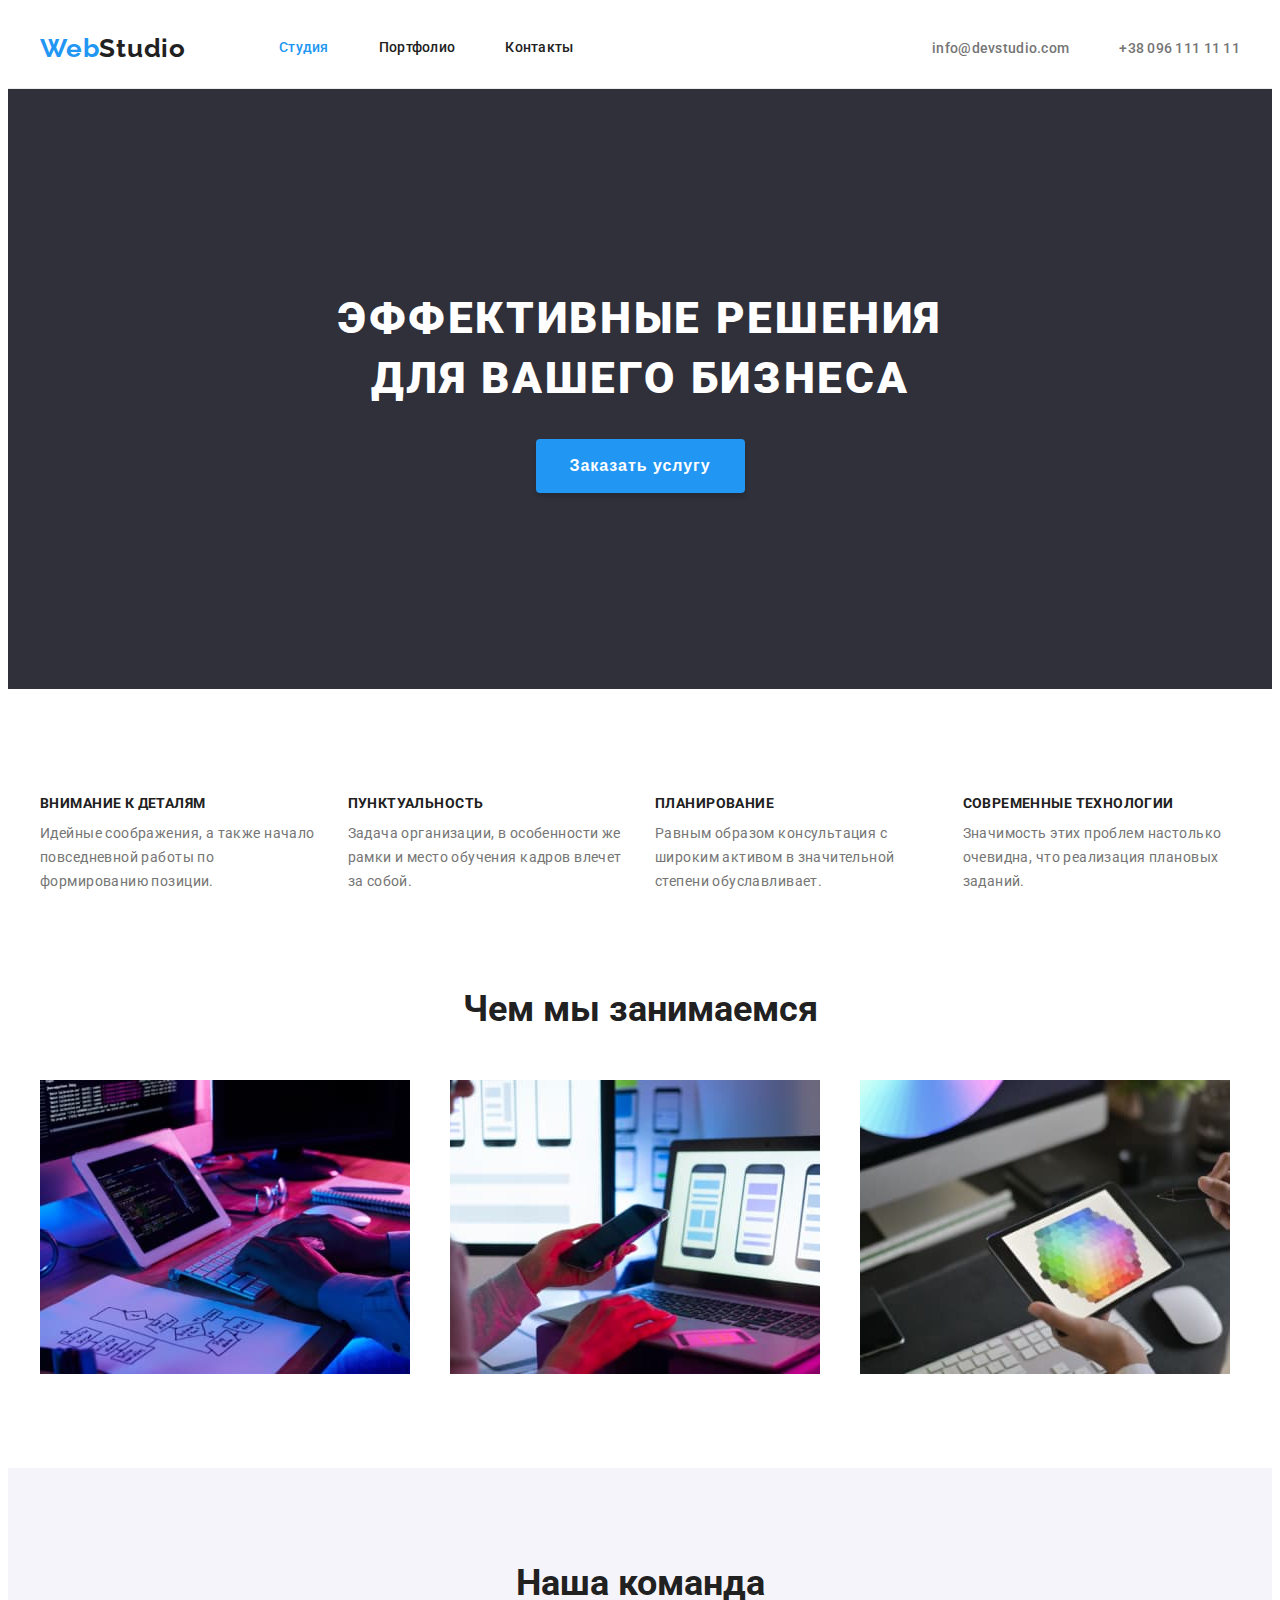
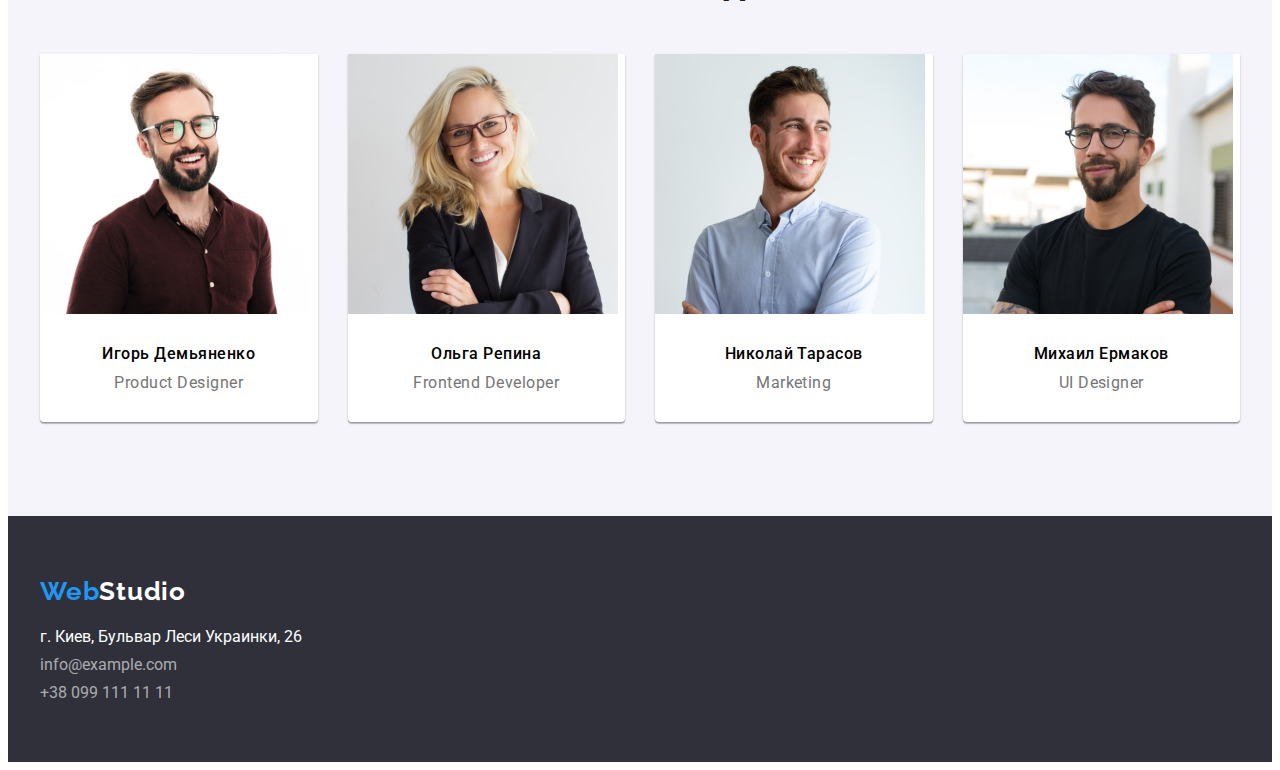
==== index.html @ 5f526dad "homeWork3" ====
<!DOCTYPE html>
<html lang="ru">

<head>
    <meta charset="UTF-8">
    <meta name="viewport" content="width=device-width, initial-scale=1.0">
    <title>WebStudio</title>
    <link rel="preconnect" href="https://fonts.gstatic.com">
    <link
        href="https://fonts.googleapis.com/css2?family=Raleway:wght@700&family=Roboto:wght@400;500;700;900&display=swap"
        rel="stylesheet">
    <link rel="stylesheet" href="https://cdnjs.cloudflare.com/ajax/libs/modern-normalize/1.0.0/modern-normalize.min.css"
        integrity="sha512-ISS7cAi1PEhQ8jnbJpJZMd29NlhNj4AWYyLOSp2CE/CsHxTCu+r+t0D2yoJudVrd0/8fTVPUVDzY5Tvli75u/g=="
        crossorigin="anonymous" />
    <link rel="stylesheet" href="./css/style.css">
</head>

<body>

    <header class="header">
        <div class="container">
            <!--навигация-->
            <div class="nav-flex">
                <nav class="nav nav-flex">
                    <a class="logo-header" href="./index.html"><span class="web">Web</span>Studio</a>
                    <ul class="nav-items ">
                        <li class="item">
                            <a class="current" href="./index.html">Студия</a>
                        </li>
                        <li class="item">
                            <a href="./portfolio.html">Портфолио</a>
                        </li>
                        <li class="item">
                            <a href="#">Контакты</a>
                        </li>
                    </ul>
                </nav>
                <!--контакты-->
                <ul class="contacts">
                    <li class="item">
                        <a class="contact" href="mailto:info@devstudio.com">info@devstudio.com</a>
                    </li>
                    <li class="item">
                        <a class="contact" href=" tel:+380961111111">+38 096 111 11 11</a>
                    </li>
                </ul>
            </div>
        </div>
    </header>

    <main>
        <div>
            <!--Герой-->
            <section class="hero">
                <h1>Эффективные решения <br> для вашего бизнеса</h1>
                <button type="button" class="button">Заказать услугу</button>
            </section>
        </div>
        <!--особенности-->

        <section class="features">
            <div class="container">
                <h2 class="visually-hidden">Особености</h2>
                <ul class="feat-list">
                    <li class="feat-item">
                        <h3>Внимание к деталям</h3>
                        <p>Идейные соображения, а также начало повседневной работы по формированию позиции.</p>
                    </li>
                    <li class="feat-item">
                        <h3>Пунктуальность</h3>
                        <p>Задача организации, в особенности же рамки и место обучения кадров влечет за собой.</p>
                    </li>
                    <li class="feat-item">
                        <h3>Планирование</h3>
                        <p>Равным образом консультация с широким активом в значительной степени обуславливает.</p>
                    </li>
                    <li class="feat-item">
                        <h3>Современные технологии</h3>
                        <p>Значимость этих проблем настолько очевидна, что реализация плановых заданий.</p>
                    </li>

                </ul>
            </div>
        </section>

        <!--чем мы занимаеся -->

        <section class="what-we-do">
            <div class="container">
                <h2>Чем мы занимаемся</h2>
                <ul class="what-we-do-list">
                    <li class="item">
                        <img src="images/what-we-do1.jpg" alt="Компьютер" width="370">
                    </li>

                    <li class="item">
                        <img src="images/what-we-do2.jpg" alt="Телефон" width="370">
                    </li>

                    <li class="item">
                        <img src="images/what-we-do3.jpg" alt="Планшет" width="370">
                    </li>
                </ul>
            </div>
        </section>
        <!--наша команда-->
        <section class="team">
            <div class="container">
                <h2>Наша команда</h2>
                <ul class="team-list">
                    <li class="item">
                        <div class="member">
                            <div class="card-thumb">
                                <img src="images/member1.jpg" alt="Игорь Демьяненко" width="270">
                            </div>
                            <div class="card-content">
                                <h3>Игорь Демьяненко</h3>
                                <p>Product Designer</p>
                            </div>
                        </div>
                    </li>
                    <li class="item">
                        <div class="member">
                            <div class="card-thumb">
                                <img src="images/member2.jpg" alt="Ольга Репина" width="270">
                            </div>
                            <div class="card-content">
                                <h3>Ольга Репина</h3>
                                <p>Frontend Developer</p>
                            </div>
                        </div>
                    </li>
                    <li class="item">
                        <div class="member">
                            <div class="card-thumb">
                                <img src="images/member3.jpg" alt="Николай Тарасов" width="270">
                            </div>
                            <div class="card-content">
                                <h3>Николай Тарасов</h3>
                                <p>Marketing</p>
                            </div>
                        </div>
                    </li>
                    <li class="item">
                        <div class="member">
                            <div class="card-thumb">
                                <img src="images/member4.jpg" alt="Михаил Ермаков" width="270">
                            </div>
                            <div class="card-content">
                                <h3>Михаил Ермаков</h3>
                                <p>UI Designer</p>
                            </div>
                        </div>
                    </li>

                </ul>
            </div>
        </section>

    </main>
    <footer>

        <section class="footer">
            <div class="container">
                <h2 class="visually-hidden">Футер</h2>
                <a class="logo-footer" href="#"><span class="web">Web</span>Studio</a>
                <address class="address">
                    <ul>
                        <li>
                            <p> г. Киев, Бульвар Леси Украинки, 26</p>
                        </li>
                        <li>
                            <a class="mail" href="mailto:info@example.com">info@example.com</a>
                        </li>
                        <li>
                            <a href="tel:+380991111111">+38 099 111 11 11</a>
                        </li>
                    </ul>
                </address>
            </div>
        </section>

    </footer>
</body>

</html>
---- css/style.css ----
/* 
Основной цвет текста #212121
Второй цвет текта #ffffff
Цвет абзаца #757575;

Цвет активной ссылки #2196F3;

*/

body {
  font-family: "Roboto", sans-serif;
}

a,
ul {
  text-decoration: none;
  list-style-type: none;
  padding: 0;
  margin: 0;
}

img {
  display: block;
  max-width: 100%;
}

:root {
  --main-text-color: #212121;
  --active-link: #2196f3;
  --paragraph-text: #757575;
  --second-text: #ffffff;
  --btn-backg-color: #f5f4fa;
  --hero-footer-bg: #2f303a;
}

.container {
  width: 1200px;
  padding-left: 15px;
  padding-right: 15px;
  margin-left: auto;
  margin-right: auto;
}

h2 {
  color: var(--main-text-color);
  text-align: center;
  font-weight: bold;
  font-size: 36px;
  line-height: 1.17;
}

p {
  color: var(--paragraph-text);
}

/* HEADER */

.header {
  border-bottom: 1px solid #ececec;
}

/* logo header */

.logo-header {
  color: var(--main-text-color);
  font-family: Raleway, sans-serif;
  font-style: normal;
  font-weight: bold;
  font-size: 26px;
  line-height: 1.19;
  letter-spacing: 0.03em;

  margin-right: 93px;
}

/* navigation */
nav a {
  color: var(--main-text-color);
  font-weight: 500;
  font-size: 14px;
  line-height: 1.14;
  letter-spacing: 0.02em;
}

.nav-items {
  display: flex;
}

.nav-items .item:not(:last-child),
.contacts .item:not(:last-child) {
  margin-right: 50px;
}

.nav-items .item a {
  display: block;
  padding-top: 32px;
  padding-bottom: 32px;
}

.nav-flex {
  display: flex;
  align-items: center;
}

.web,
.current,
.contact:hover,
.contact:focus,
nav a:hover,
nav a:focus {
  color: var(--active-link);
}

/* contact link */
.contacts {
  display: flex;
  margin-left: auto;
}

.contact {
  color: var(--paragraph-text);
  font-weight: 500;
  font-size: 14px;
  line-height: 1.14;
  letter-spacing: 0.02em;
}

/* HERO */

.hero h1 {
  color: var(--second-text);
  font-weight: 900;
  font-size: 44px;
  line-height: 1.36;
  letter-spacing: 0.06em;
  text-transform: uppercase;

  margin-bottom: 30px;
  margin-top: 0;
  padding-top: 200px;
}

.hero {
  text-align: center;
  background-color: var(--hero-footer-bg);
  min-height: 600px;
}

.hero .button {
  background-color: var(--active-link);
  color: var(--second-text);

  font-weight: bold;
  font-size: 16px;
  line-height: 1.87;
  text-align: center;
  letter-spacing: 0.06em;

  min-width: 200px;
  border: 2px solid transparent;
  padding: 10px 32px;
  box-shadow: 0px 4px 4px rgba(0, 0, 0, 0.15);
  border-radius: 4px;
  align-items: center;
}

/* FEATURES */

.feat-list {
  display: flex;
  flex-wrap: wrap;
  margin-top: -30px;
  margin-left: -30px;
}

.feat-item {
  flex-basis: calc(100% / 4 - 30px);
  margin-top: 30px;
  margin-left: 30px;
}

.features h3 {
  color: var(--main-text-color);
  font-weight: bold;
  font-size: 14px;
  line-height: 1.14;
  letter-spacing: 0.03em;
  text-transform: uppercase;

  margin-top: 0;
  margin-bottom: 10px;
}

.features p {
  color: var(--paragraph-text);
  font-weight: normal;
  font-size: 14px;
  line-height: 1.71;
  letter-spacing: 0.03em;
  margin-top: 0;
  margin-bottom: 0;
}

.features {
  padding-top: 107px;
  padding-bottom: 94px;
}

/* WHAT WE DO */
.what-we-do-list {
  display: flex;
  flex-wrap: wrap;
  margin-top: -30px;
  margin-left: -30px;
}

.what-we-do .item {
  flex-basis: calc(100% / 3 - 30px);
  margin-top: 30px;
  margin-left: 30px;
}

.what-we-do h2 {
  margin-top: 0;
  margin-bottom: 50px;
}

.what-we-do {
  padding-bottom: 94px;
}

/* TEAM */

.team-list {
  display: flex;
  flex-wrap: wrap;
  margin-top: -30px;
  margin-left: -30px;
}

.team h3 {
  font-style: normal;
  font-weight: 500;
  font-size: 16px;
  line-height: 1.19;
  letter-spacing: 0.03em;
  margin-top: 0;
  margin-bottom: 10px;
  text-align: center;
}

.team h2 {
  margin-top: 0;
  margin-bottom: 50px;
}

.team p {
  font-weight: normal;
  font-size: 16px;
  line-height: 1.19;
  letter-spacing: 0.03em;
  margin-top: 0;
  margin-bottom: 0;
  padding-bottom: 30px;
  text-align: center;
}

.team img {
  margin-bottom: 30px;
}

.team {
  padding-bottom: 94px;
  padding-top: 94px;
  background-color: #f5f4fa;
}

.team .item {
  margin-left: 30px;
  margin-top: 30px;
  flex-basis: calc(100% / 4 - 30px);
}

.member {
  background-color: var(--second-text);
  box-shadow: 0px 1px 3px rgba(0, 0, 0, 0.12), 0px 1px 1px rgba(0, 0, 0, 0.14),
    0px 2px 1px rgba(0, 0, 0, 0.2);
  border-radius: 0px 0px 4px 4px;
}

/* FOOTER */

.visually-hidden {
  position: absolute;
  width: 1px;
  height: 1px;
  margin: -1px;
  border: 0;
  padding: 0;

  white-space: nowrap;
  clip-path: inset(100%);
  clip: rect(0 0 0 0);
  overflow: hidden;
}

.logo-footer {
  display: inline-block;
  font-family: Raleway, sans-serif;
  font-style: normal;
  font-weight: bold;
  font-size: 26px;
  line-height: 1.19;
  letter-spacing: 0.03em;
  margin-bottom: 20px;
}

.logo-footer,
.address p {
  color: var(--second-text);
}

.address a {
  color: rgba(255, 255, 255, 0.6);
  display: inline-block;
}

.address p {
  margin-top: 0;
  margin-bottom: 9px;
}

.address .mail {
  margin-bottom: 9px;
}

.address {
  font-style: normal;
}

footer {
  background-color: var(--hero-footer-bg);
}

.footer {
  padding-top: 60px;
  padding-bottom: 60px;
}

/* PORTFOLIO */

.portfolio {
  padding-bottom: 94px;
}

.header-portfolio {
  margin-bottom: 94px;
  border-bottom: 1px solid #ececec;
}

.portfolio-menu {
  display: flex;
  justify-content: center;
  flex-wrap: wrap;
  margin-top: -8px;
  margin-left: -8px;
}

.portfolio-menu .item {
  color: var(--main-text-color);
  background-color: var(--btn-backg-color);
  font-style: normal;
  font-weight: 500;
  font-size: 16px;
  line-height: 1.62;
  letter-spacing: 0.03em;
  text-align: center;

  padding: 6px 22px;
  box-shadow: 0px 3px 1px rgba(0, 0, 0, 0.1), 0px 1px 2px rgba(0, 0, 0, 0.08),
    0px 2px 2px rgba(0, 0, 0, 0.12);
  border-radius: 4px;
  border: none;

  margin-top: 8px;
  margin-left: 8px;
}

.portfolio button:hover,
.portfolio button:focus {
  color: var(--btn-backg-color);
  background-color: var(--active-link);
}

.portfolio-items h3 {
  color: var(--main-text-color);
  font-weight: bold;
  font-size: 18px;
  line-height: 2;
  letter-spacing: 0.06em;
}

.portfolio-items p {
  color: var(--paragraph-text);
  font-weight: normal;
  font-size: 16px;
  line-height: 1.87;
  letter-spacing: 0.03em;
}

.portfolio-items {
  padding-top: 50px;
  display: flex;
  flex-wrap: wrap;
  margin-top: -30px;
  margin-left: -30px;
}

.poster {
  background-color: var(--second-text);
  border: 1px solid #eeeeee;
}

.portfolio-items .item {
  margin-left: 30px;
  margin-top: 30px;
  flex-basis: calc(100% / 3 - 30px);
}

.poster img {
  margin-top: 0;
  margin-bottom: 0;
  display: block;
}

.poster .card-content {
  padding: 20px 24px;
}

.poster h3 {
  margin-top: 0;
  margin-bottom: 4px;
}

.poster p {
  margin-top: 0;
  margin-bottom: 0;
}
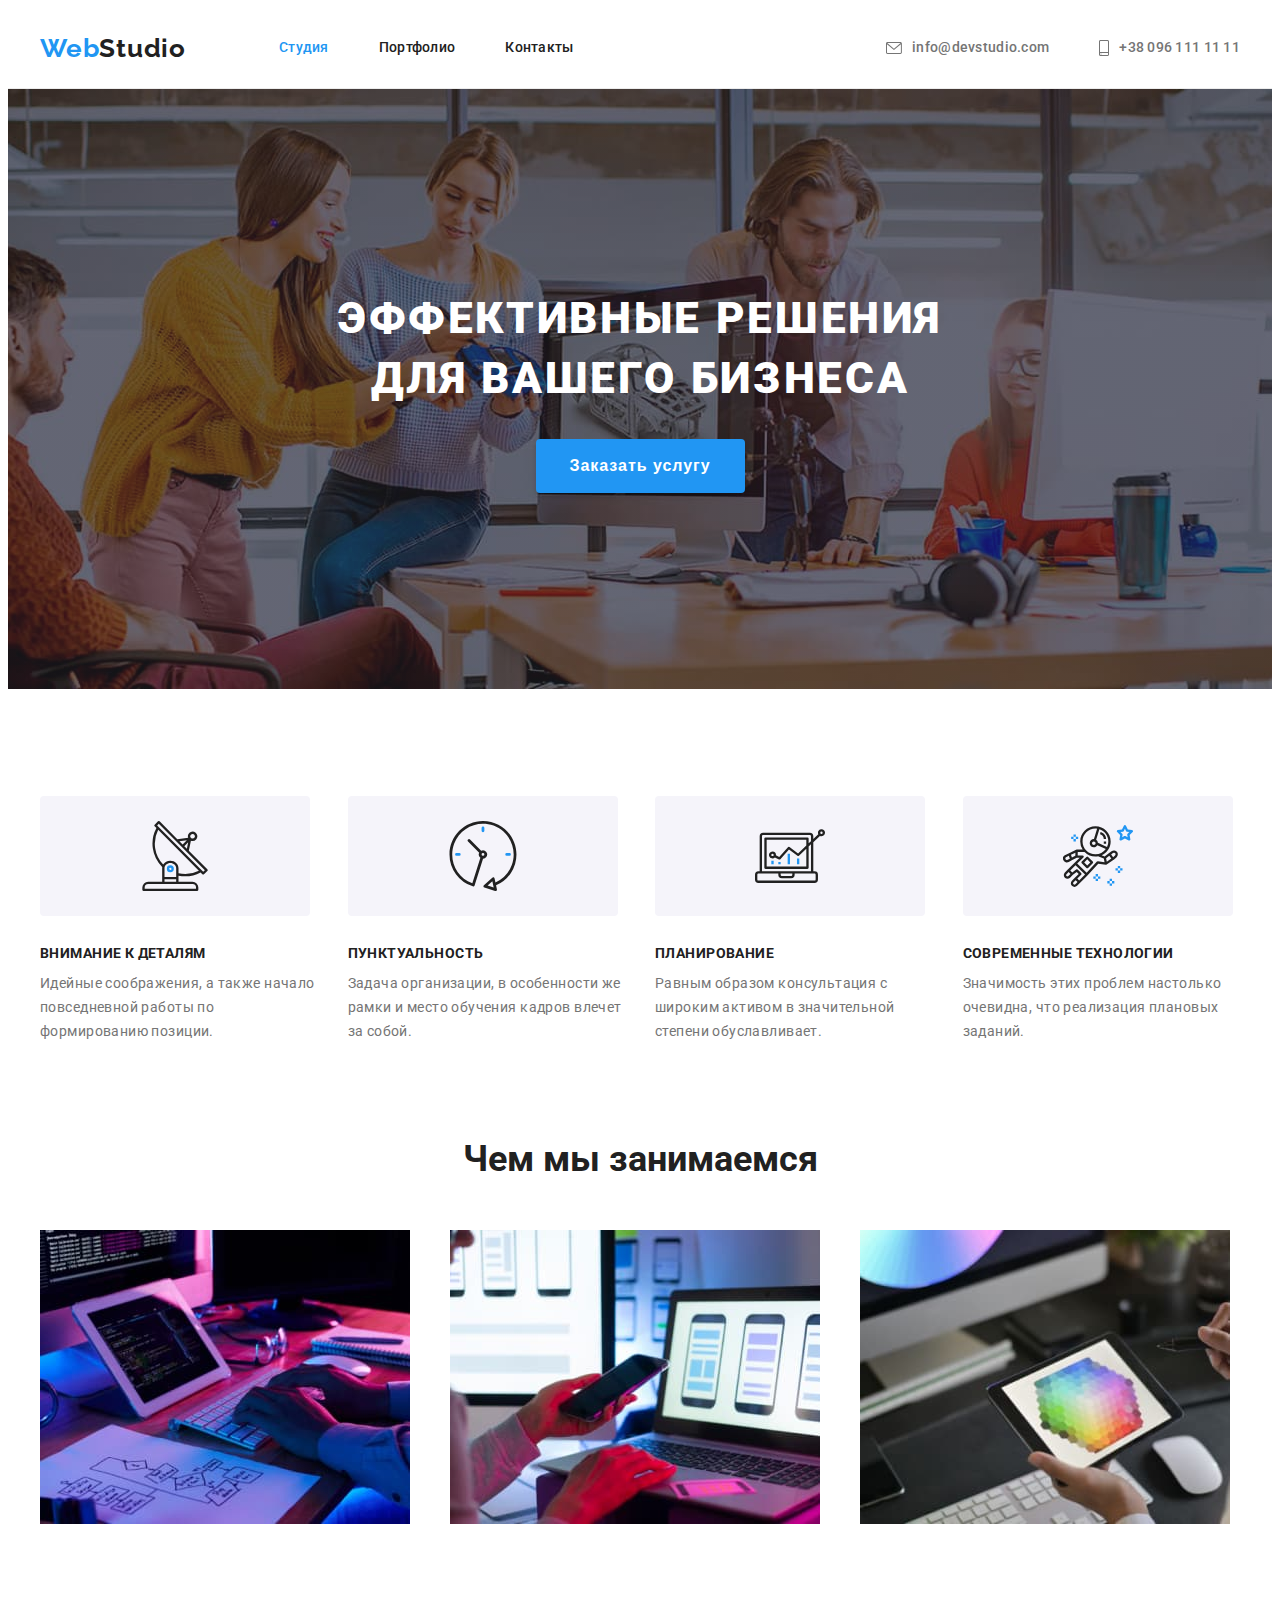
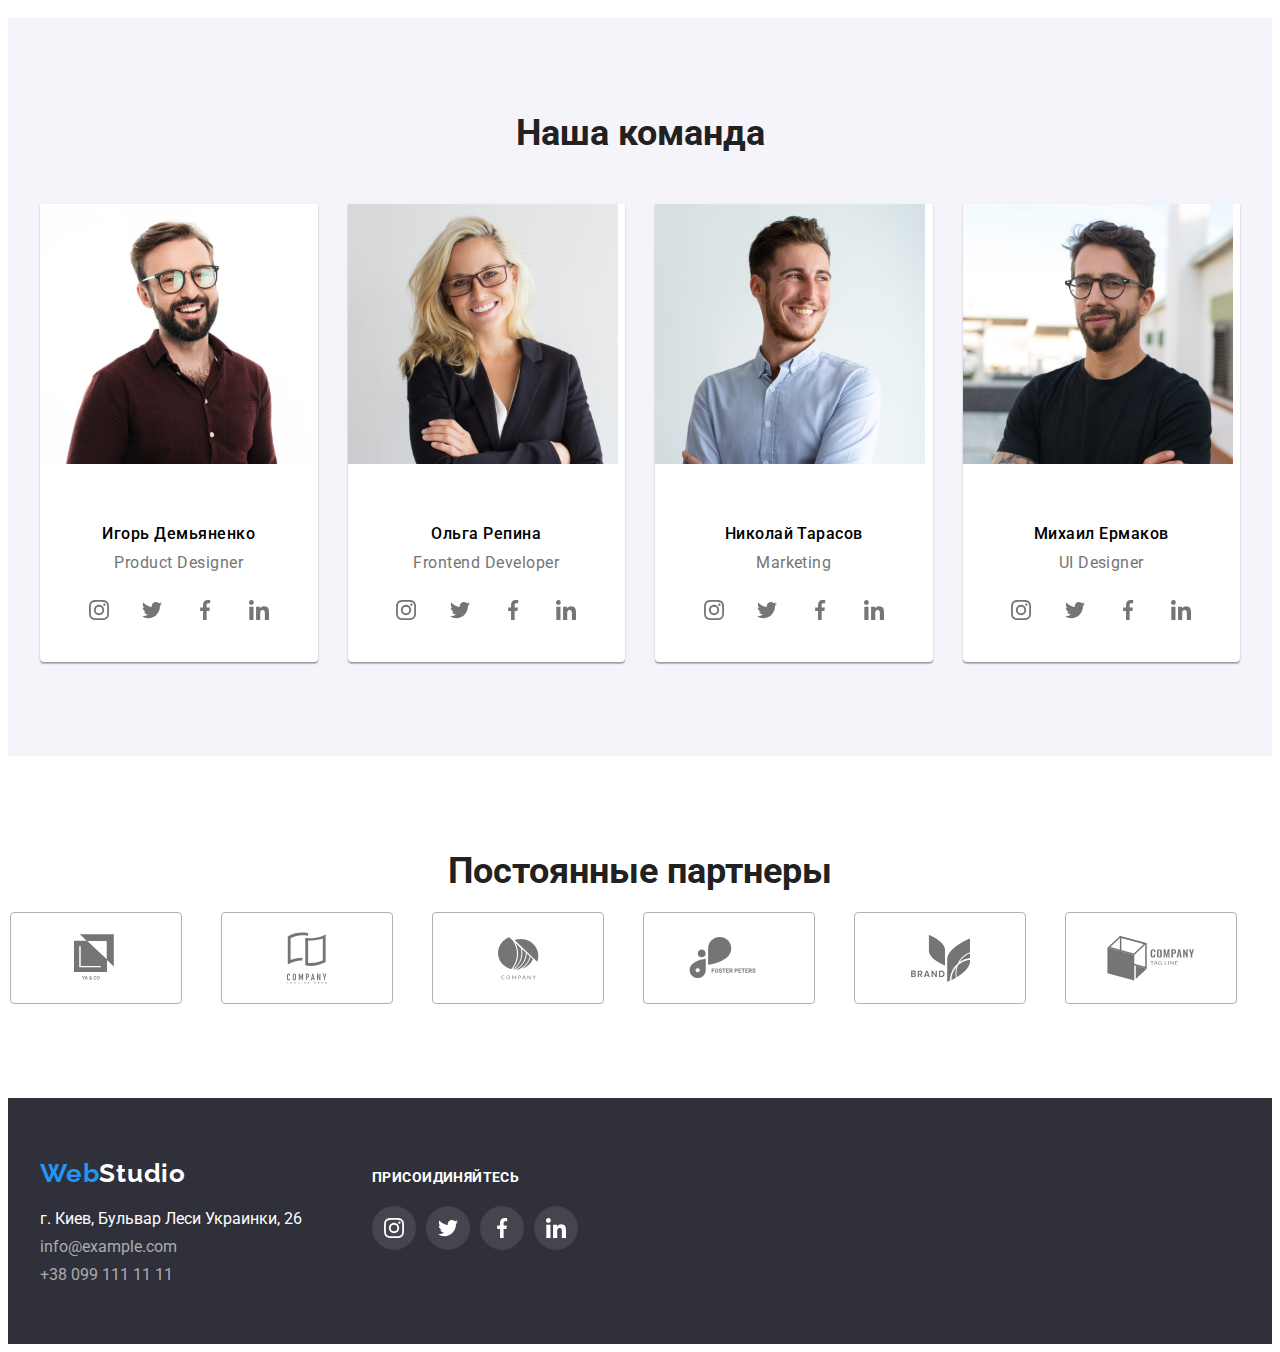
==== commit 55f0d40b: "Svg v0.1" ====
--- a/index.html
+++ b/index.html
@@ -31,17 +31,24 @@
                             <a href="./portfolio.html">Портфолио</a>
                         </li>
                         <li class="item">
-                            <a href="#">Контакты</a>
+                            <a href="#contacts">Контакты</a>
                         </li>
                     </ul>
                 </nav>
                 <!--контакты-->
                 <ul class="contacts">
                     <li class="item">
-                        <a class="contact" href="mailto:info@devstudio.com">info@devstudio.com</a>
-                    </li>
-                    <li class="item">
-                        <a class="contact" href=" tel:+380961111111">+38 096 111 11 11</a>
+                        <a class="contact" href="mailto:info@devstudio.com">
+                            <svg class="mail-icon">
+                                <use href="./images/icons.svg#icon-mail-1"></use>
+                            </svg>info@devstudio.com</a>
+                    </li>
+                    <li class="item">
+
+                        <a class="contact" href="tel:+380961111111">
+                            <svg class="phone-icon">
+                                <use href="./images/icons.svg#icon-smartphone"></use>
+                            </svg>+38 096 111 11 11</a>
                     </li>
                 </ul>
             </div>
@@ -63,18 +70,38 @@
                 <h2 class="visually-hidden">Особености</h2>
                 <ul class="feat-list">
                     <li class="feat-item">
+                        <div class="icon-bg">
+                            <svg class="feat-icon">
+                                <use href="./images/icons.svg#icon-antenna-1"></use>
+                            </svg>
+                        </div>
                         <h3>Внимание к деталям</h3>
                         <p>Идейные соображения, а также начало повседневной работы по формированию позиции.</p>
                     </li>
                     <li class="feat-item">
+                        <div class="icon-bg">
+                            <svg class="feat-icon">
+                                <use href="./images/icons.svg#icon-clock-1"></use>
+                            </svg>
+                        </div>
                         <h3>Пунктуальность</h3>
                         <p>Задача организации, в особенности же рамки и место обучения кадров влечет за собой.</p>
                     </li>
                     <li class="feat-item">
+                        <div class="icon-bg">
+                            <svg class="feat-icon">
+                                <use href="./images/icons.svg#icon-diagram-1"></use>
+                            </svg>
+                        </div>
                         <h3>Планирование</h3>
                         <p>Равным образом консультация с широким активом в значительной степени обуславливает.</p>
                     </li>
                     <li class="feat-item">
+                        <div class="icon-bg">
+                            <svg class="feat-icon">
+                                <use href="./images/icons.svg#icon-astronaut-1"></use>
+                            </svg>
+                        </div>
                         <h3>Современные технологии</h3>
                         <p>Значимость этих проблем настолько очевидна, что реализация плановых заданий.</p>
                     </li>
@@ -116,6 +143,40 @@
                             <div class="card-content">
                                 <h3>Игорь Демьяненко</h3>
                                 <p>Product Designer</p>
+                                <ul class="social-links">
+                                    <li>
+                                        <a class="link" href="#">
+                                            <svg class="social-icon" width="20" height="20">
+                                                <use href="./images/icons.svg#icon-instagram-2">
+                                                </use>
+                                            </svg>
+                                        </a>
+                                    </li>
+                                    <li>
+                                        <a class="link" href="#">
+                                            <svg class="social-icon" width="20" height="20">
+                                                <use href="./images/icons.svg#icon-twitter-1">
+                                                </use>
+                                            </svg>
+                                        </a>
+                                    </li>
+                                    <li>
+                                        <a class="link" href="#">
+                                            <svg class="social-icon" width="20" height="20">
+                                                <use href="./images/icons.svg#icon-facebook-1">
+                                                </use>
+                                            </svg>
+                                        </a>
+                                    </li>
+                                    <li>
+                                        <a class="link" href="#">
+                                            <svg class="social-icon" width="20" height="20">
+                                                <use href="./images/icons.svg#icon-linkedin-1">
+                                                </use>
+                                            </svg>
+                                        </a>
+                                    </li>
+                                </ul>
                             </div>
                         </div>
                     </li>
@@ -127,6 +188,40 @@
                             <div class="card-content">
                                 <h3>Ольга Репина</h3>
                                 <p>Frontend Developer</p>
+                                <ul class="social-links">
+                                    <li>
+                                        <a class="link" href="#">
+                                            <svg class="social-icon" width="20" height="20">
+                                                <use href="./images/icons.svg#icon-instagram-2">
+                                                </use>
+                                            </svg>
+                                        </a>
+                                    </li>
+                                    <li>
+                                        <a class="link" href="#">
+                                            <svg class="social-icon" width="20" height="20">
+                                                <use href="./images/icons.svg#icon-twitter-1">
+                                                </use>
+                                            </svg>
+                                        </a>
+                                    </li>
+                                    <li>
+                                        <a class="link" href="#">
+                                            <svg class="social-icon" width="20" height="20">
+                                                <use href="./images/icons.svg#icon-facebook-1">
+                                                </use>
+                                            </svg>
+                                        </a>
+                                    </li>
+                                    <li>
+                                        <a class="link" href="#">
+                                            <svg class="social-icon" width="20" height="20">
+                                                <use href="./images/icons.svg#icon-linkedin-1">
+                                                </use>
+                                            </svg>
+                                        </a>
+                                    </li>
+                                </ul>
                             </div>
                         </div>
                     </li>
@@ -138,6 +233,40 @@
                             <div class="card-content">
                                 <h3>Николай Тарасов</h3>
                                 <p>Marketing</p>
+                                <ul class="social-links">
+                                    <li>
+                                        <a class="link" href="#">
+                                            <svg class="social-icon" width="20" height="20">
+                                                <use href="./images/icons.svg#icon-instagram-2">
+                                                </use>
+                                            </svg>
+                                        </a>
+                                    </li>
+                                    <li>
+                                        <a class="link" href="#">
+                                            <svg class="social-icon" width="20" height="20">
+                                                <use href="./images/icons.svg#icon-twitter-1">
+                                                </use>
+                                            </svg>
+                                        </a>
+                                    </li>
+                                    <li>
+                                        <a class="link" href="#">
+                                            <svg class="social-icon" width="20" height="20">
+                                                <use href="./images/icons.svg#icon-facebook-1">
+                                                </use>
+                                            </svg>
+                                        </a>
+                                    </li>
+                                    <li>
+                                        <a class="link" href="#">
+                                            <svg class="social-icon" width="20" height="20">
+                                                <use href="./images/icons.svg#icon-linkedin-1">
+                                                </use>
+                                            </svg>
+                                        </a>
+                                    </li>
+                                </ul>
                             </div>
                         </div>
                     </li>
@@ -149,8 +278,92 @@
                             <div class="card-content">
                                 <h3>Михаил Ермаков</h3>
                                 <p>UI Designer</p>
-                            </div>
-                        </div>
+                                <ul class="social-links">
+                                    <li>
+                                        <a class="link" href="#">
+                                            <svg class="social-icon" width="20" height="20">
+                                                <use href="./images/icons.svg#icon-instagram-2">
+                                                </use>
+                                            </svg>
+                                        </a>
+                                    </li>
+                                    <li>
+                                        <a class="link" href="#">
+                                            <svg class="social-icon" width="20" height="20">
+                                                <use href="./images/icons.svg#icon-twitter-1">
+                                                </use>
+                                            </svg>
+                                        </a>
+                                    </li>
+                                    <li>
+                                        <a class="link" href="#">
+                                            <svg class="social-icon" width="20" height="20">
+                                                <use href="./images/icons.svg#icon-facebook-1">
+                                                </use>
+                                            </svg>
+                                        </a>
+                                    </li>
+                                    <li>
+                                        <a class="link" href="#">
+                                            <svg class="social-icon" width="20" height="20">
+                                                <use href="./images/icons.svg#icon-linkedin-1">
+                                                </use>
+                                            </svg>
+                                        </a>
+                                    </li>
+                                </ul>
+                            </div>
+                        </div>
+                    </li>
+
+                </ul>
+            </div>
+        </section>
+        <section class="our-clients">
+            <div class="container">
+                <h2>Постоянные партнеры</h2>
+                <ul class="partner-list">
+                    <li class="item">
+                        <a class="company" href="#">
+                            <svg class="company-icon" width="44" height="49">
+                                <use href="./images/icons.svg#icon-logo-1"></use>
+                            </svg>
+                        </a>
+                    </li>
+                    <li class="item">
+                        <a class="company" href="#">
+                            <svg class="company-icon" width="40" height="52">
+                                <use href="./images/icons.svg#icon-logo-2"></use>
+                            </svg>
+                        </a>
+                    </li>
+                    <li class="item">
+                        <a class="company" href="#">
+                            <svg class="company-icon" width="41" height="43">
+                                <use href="./images/icons.svg#icon-logo-3"></use>
+                            </svg>
+                        </a>
+                    </li>
+                    <li class="item">
+                        <a class="company" href="#">
+                            <svg class="company-icon" width="80" height="42">
+                                <use href="./images/icons.svg#icon-logo-4"></use>
+                            </svg>
+                        </a>
+                    </li>
+                    <li class="item">
+                        <a class="company" href="#">
+                            <svg class="company-icon" width="59" height="47">
+                                <use href="./images/icons.svg#icon-logo-5"></use>
+                            </svg>
+                        </a>
+                    </li>
+                    <li class="item">
+                        <a class="company" href="#">
+                            <svg class="company-icon" width="88" height="45">
+                                <use href="./images/icons.svg#icon-logo-6"></use>
+                            </svg>
+                        </a>
                     </li>
 
                 </ul>
@@ -161,22 +374,61 @@
     <footer>
 
         <section class="footer">
-            <div class="container">
-                <h2 class="visually-hidden">Футер</h2>
-                <a class="logo-footer" href="#"><span class="web">Web</span>Studio</a>
-                <address class="address">
-                    <ul>
-                        <li>
-                            <p> г. Киев, Бульвар Леси Украинки, 26</p>
-                        </li>
-                        <li>
-                            <a class="mail" href="mailto:info@example.com">info@example.com</a>
-                        </li>
-                        <li>
-                            <a href="tel:+380991111111">+38 099 111 11 11</a>
+            <div class="container footer-flex" id="contacts">
+                <div class="company-adrress">
+                    <h2 class="visually-hidden">Футер</h2>
+                    <a class="logo-footer" href="#"><span class="web">Web</span>Studio</a>
+                    <address class="address">
+                        <ul>
+                            <li>
+                                <p> г. Киев, Бульвар Леси Украинки, 26</p>
+                            </li>
+                            <li>
+                                <a class="mail" href="mailto:info@example.com">info@example.com</a>
+                            </li>
+                            <li>
+                                <a href="tel:+380991111111">+38 099 111 11 11</a>
+                            </li>
+                        </ul>
+                    </address>
+                </div>
+                <div class="footer-join-links">
+                    <h2 class="join-title">Присоидиняйтесь</h2>
+                    <ul class="join-list">
+                        <li class="join-item">
+                            <a class="link" href="#">
+                                <svg class="social-icon" width="20" height="20">
+                                    <use href="./images/icons.svg#icon-instagram-2">
+                                    </use>
+                                </svg>
+                            </a>
+                        </li>
+                        <li class="join-item">
+                            <a class="link" href="#">
+                                <svg class="social-icon" width="20" height="20">
+                                    <use href="./images/icons.svg#icon-twitter-1">
+                                    </use>
+                                </svg>
+                            </a>
+                        </li>
+                        <li class="join-item">
+                            <a class="link" href="#">
+                                <svg class="social-icon" width="20" height="20">
+                                    <use href="./images/icons.svg#icon-facebook-1">
+                                    </use>
+                                </svg>
+                            </a>
+                        </li>
+                        <li class="join-item">
+                            <a class="link" href="#">
+                                <svg class="social-icon" width="20" height="20">
+                                    <use href="./images/icons.svg#icon-linkedin-1">
+                                    </use>
+                                </svg>
+                            </a>
                         </li>
                     </ul>
-                </address>
+                </div>
             </div>
         </section>
 
--- a/css/style.css
+++ b/css/style.css
@@ -17,6 +17,7 @@
   list-style-type: none;
   padding: 0;
   margin: 0;
+  display: block;
 }
 
 img {
@@ -123,6 +124,29 @@
   font-size: 14px;
   line-height: 1.14;
   letter-spacing: 0.02em;
+  display: flex;
+  align-items: center;
+}
+
+.mail-icon {
+  width: 16px;
+  height: 12px;
+  margin-right: 10px;
+  fill: var(--paragraph-text);
+}
+
+.phone-icon {
+  width: 10px;
+  height: 16px;
+  margin-right: 10px;
+  fill: var(--paragraph-text);
+}
+
+.contact:hover .phone-icon,
+.contact:hover .mail-icon,
+.contact:focus .phone-icon,
+.contact:focus .mail-icon {
+  fill: var(--active-link);
 }
 
 /* HERO */
@@ -142,13 +166,25 @@
 
 .hero {
   text-align: center;
+  background-image: linear-gradient(
+      rgba(47, 48, 58, 0.4),
+      rgba(47, 48, 58, 0.4)
+    ),
+    url(../images/hero-bg.jpg);
+  background-repeat: no-repeat;
+  background-position: center;
+  background-size: cover;
   background-color: var(--hero-footer-bg);
-  min-height: 600px;
+  height: 600px;
+  max-width: 1600px;
+  margin-right: auto;
+  margin-left: auto;
 }
 
 .hero .button {
   background-color: var(--active-link);
   color: var(--second-text);
+  cursor: pointer;
 
   font-weight: bold;
   font-size: 16px;
@@ -206,6 +242,22 @@
   padding-bottom: 94px;
 }
 
+.feat-icon {
+  width: 70px;
+  height: 70px;
+}
+
+.icon-bg {
+  display: flex;
+  justify-content: center;
+  align-items: center;
+  width: 270px;
+  height: 120px;
+  background-color: #f5f4fa;
+  border-radius: 4px;
+  margin-bottom: 30px;
+}
+
 /* WHAT WE DO */
 .what-we-do-list {
   display: flex;
@@ -261,7 +313,7 @@
   letter-spacing: 0.03em;
   margin-top: 0;
   margin-bottom: 0;
-  padding-bottom: 30px;
+  padding-bottom: 16px;
   text-align: center;
 }
 
@@ -286,6 +338,80 @@
   box-shadow: 0px 1px 3px rgba(0, 0, 0, 0.12), 0px 1px 1px rgba(0, 0, 0, 0.14),
     0px 2px 1px rgba(0, 0, 0, 0.2);
   border-radius: 0px 0px 4px 4px;
+}
+
+.social-links {
+  display: flex;
+  justify-content: space-around;
+}
+
+.team .card-content {
+  padding: 30px 32px;
+}
+
+.social-icon {
+  fill: var(--paragraph-text);
+}
+
+.social-links .link:hover .social-icon,
+.social-links .link:focus .social-icon {
+  fill: var(--second-text);
+}
+
+.social-links .link:hover,
+.social-links .link:focus {
+  background-color: var(--active-link);
+}
+
+.social-links .link {
+  border-radius: 50%;
+  width: 44px;
+  height: 44px;
+  display: flex;
+  align-items: center;
+  justify-content: center;
+}
+
+/* OUR CLIENTS */
+
+.our-clients {
+  padding-top: 94px;
+  padding-bottom: 94px;
+}
+
+.our-clients h2 {
+  margin-top: 0;
+  margin-bottom: 50px;
+}
+
+.partner-list {
+  display: flex;
+  justify-content: space-between;
+  margin-top: -30px;
+  margin-left: -30px;
+  flex-wrap: wrap;
+}
+
+.partner-list .item {
+  flex-basis: calc(100% / 6 - 30px);
+  display: flex;
+}
+
+.company {
+  display: flex;
+  justify-content: center;
+  align-items: center;
+  width: 170px;
+  height: 90px;
+  border: 1px solid #afb1b8;
+  border-radius: 4px;
+  fill: var(--paragraph-text);
+}
+
+.company:hover,
+.company:focus {
+  fill: var(--active-link);
+  border: 1px solid var(--active-link);
 }
 
 /* FOOTER */
@@ -338,6 +464,10 @@
   font-style: normal;
 }
 
+.company-adrress {
+  margin-right: 70px;
+}
+
 footer {
   background-color: var(--hero-footer-bg);
 }
@@ -345,6 +475,59 @@
 .footer {
   padding-top: 60px;
   padding-bottom: 60px;
+}
+
+.footer-flex {
+  display: flex;
+}
+
+.footer-join-links {
+  margin-top: 12px;
+}
+
+.join-title {
+  font-family: Roboto, sans-serif;
+  font-style: normal;
+  font-weight: bold;
+  font-size: 14px;
+  line-height: 1.14;
+  letter-spacing: 0.03em;
+  text-transform: uppercase;
+  text-align: start;
+  color: var(--second-text);
+  margin-top: 0;
+  margin-bottom: 20px;
+}
+
+.join-list {
+  display: flex;
+}
+
+.join-list .social-icon {
+  fill: var(--second-text);
+}
+
+.join-item {
+  margin-right: 10px;
+}
+
+.join-item:last-child {
+  margin-right: 0;
+}
+
+.join-list .link {
+  border-radius: 50%;
+  width: 44px;
+  height: 44px;
+  display: flex;
+  align-items: center;
+  justify-content: center;
+  background-color: rgba(255, 255, 255, 0.1);
+}
+
+.join-list .link:hover,
+.join-list .link:focus {
+  background-color: var(--active-link);
 }
 
 /* PORTFOLIO */
@@ -375,6 +558,7 @@
   line-height: 1.62;
   letter-spacing: 0.03em;
   text-align: center;
+  cursor: pointer;
 
   padding: 6px 22px;
   box-shadow: 0px 3px 1px rgba(0, 0, 0, 0.1), 0px 1px 2px rgba(0, 0, 0, 0.08),
@@ -421,6 +605,12 @@
   border: 1px solid #eeeeee;
 }
 
+.poster:focus,
+.poster:hover {
+  box-shadow: 0px 1px 1px rgba(0, 0, 0, 0.12), 0px 4px 4px rgba(0, 0, 0, 0.06),
+    1px 4px 6px rgba(0, 0, 0, 0.16);
+}
+
 .portfolio-items .item {
   margin-left: 30px;
   margin-top: 30px;
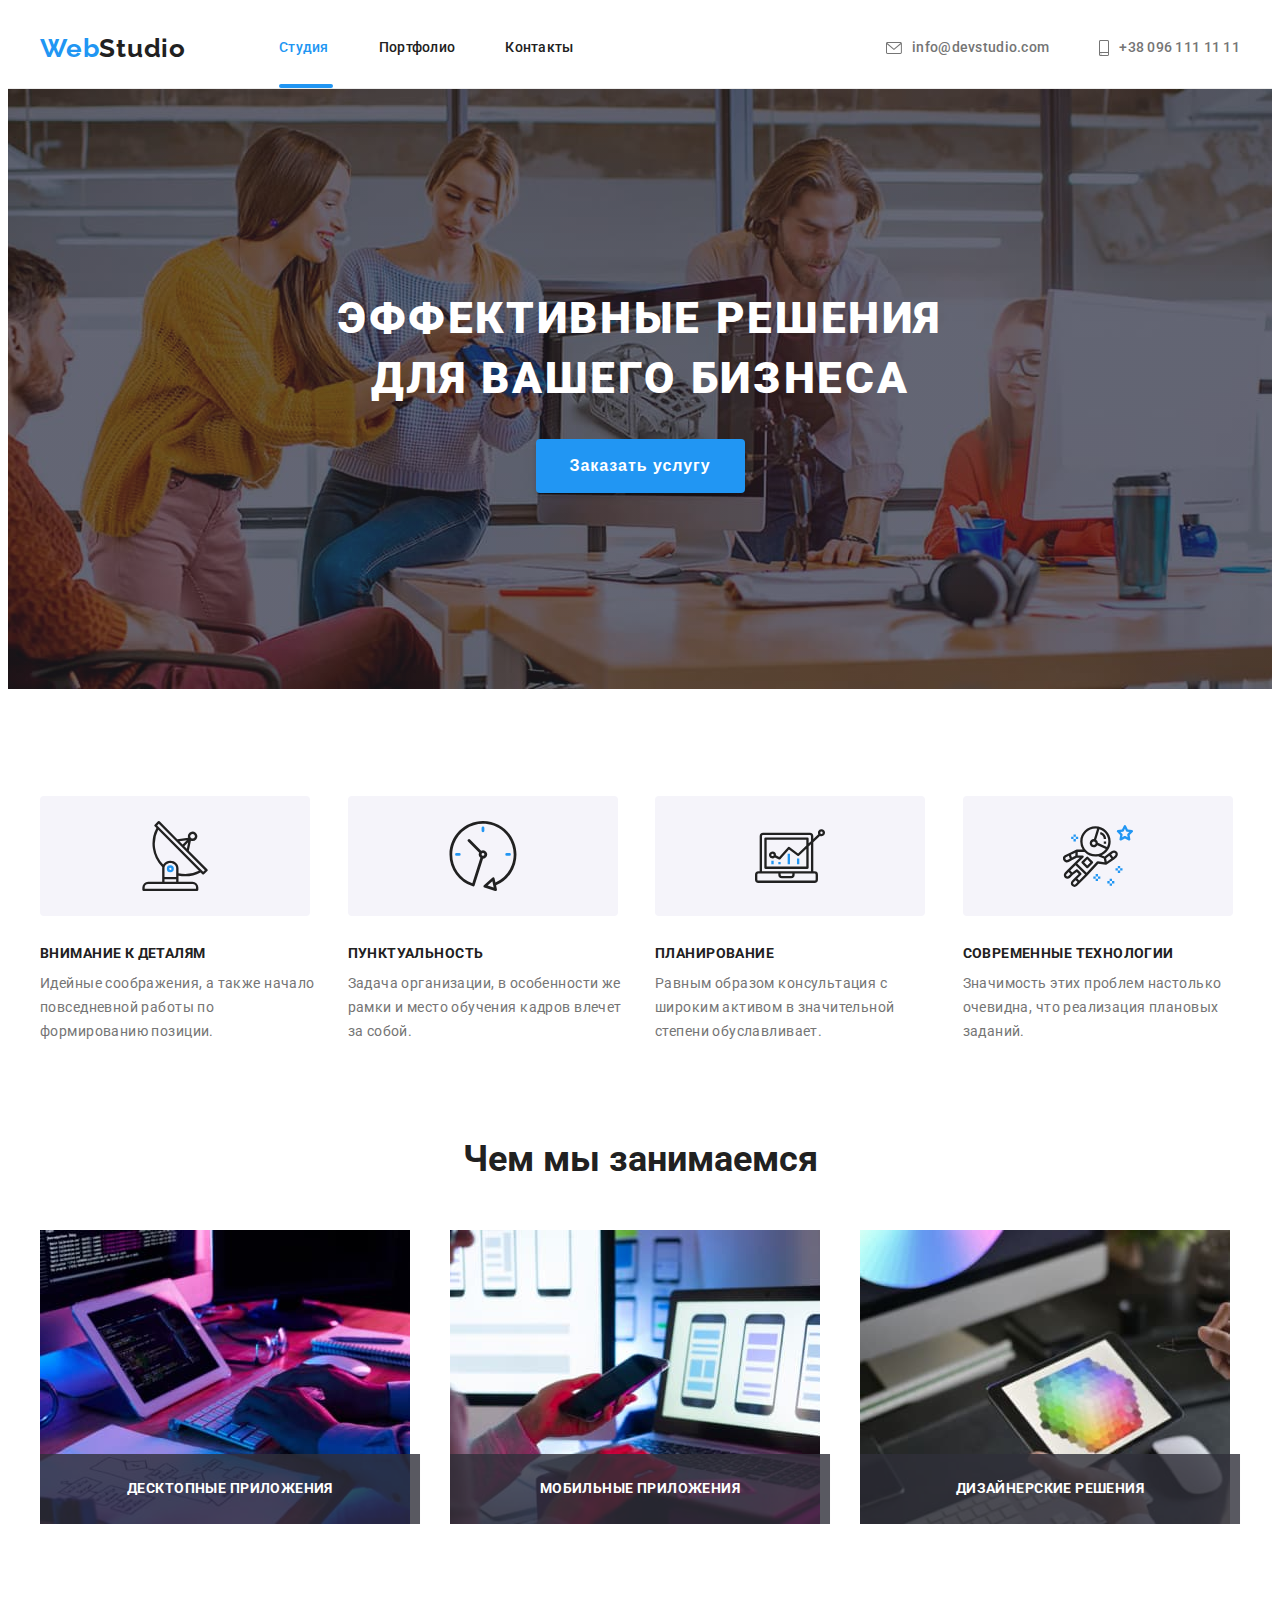
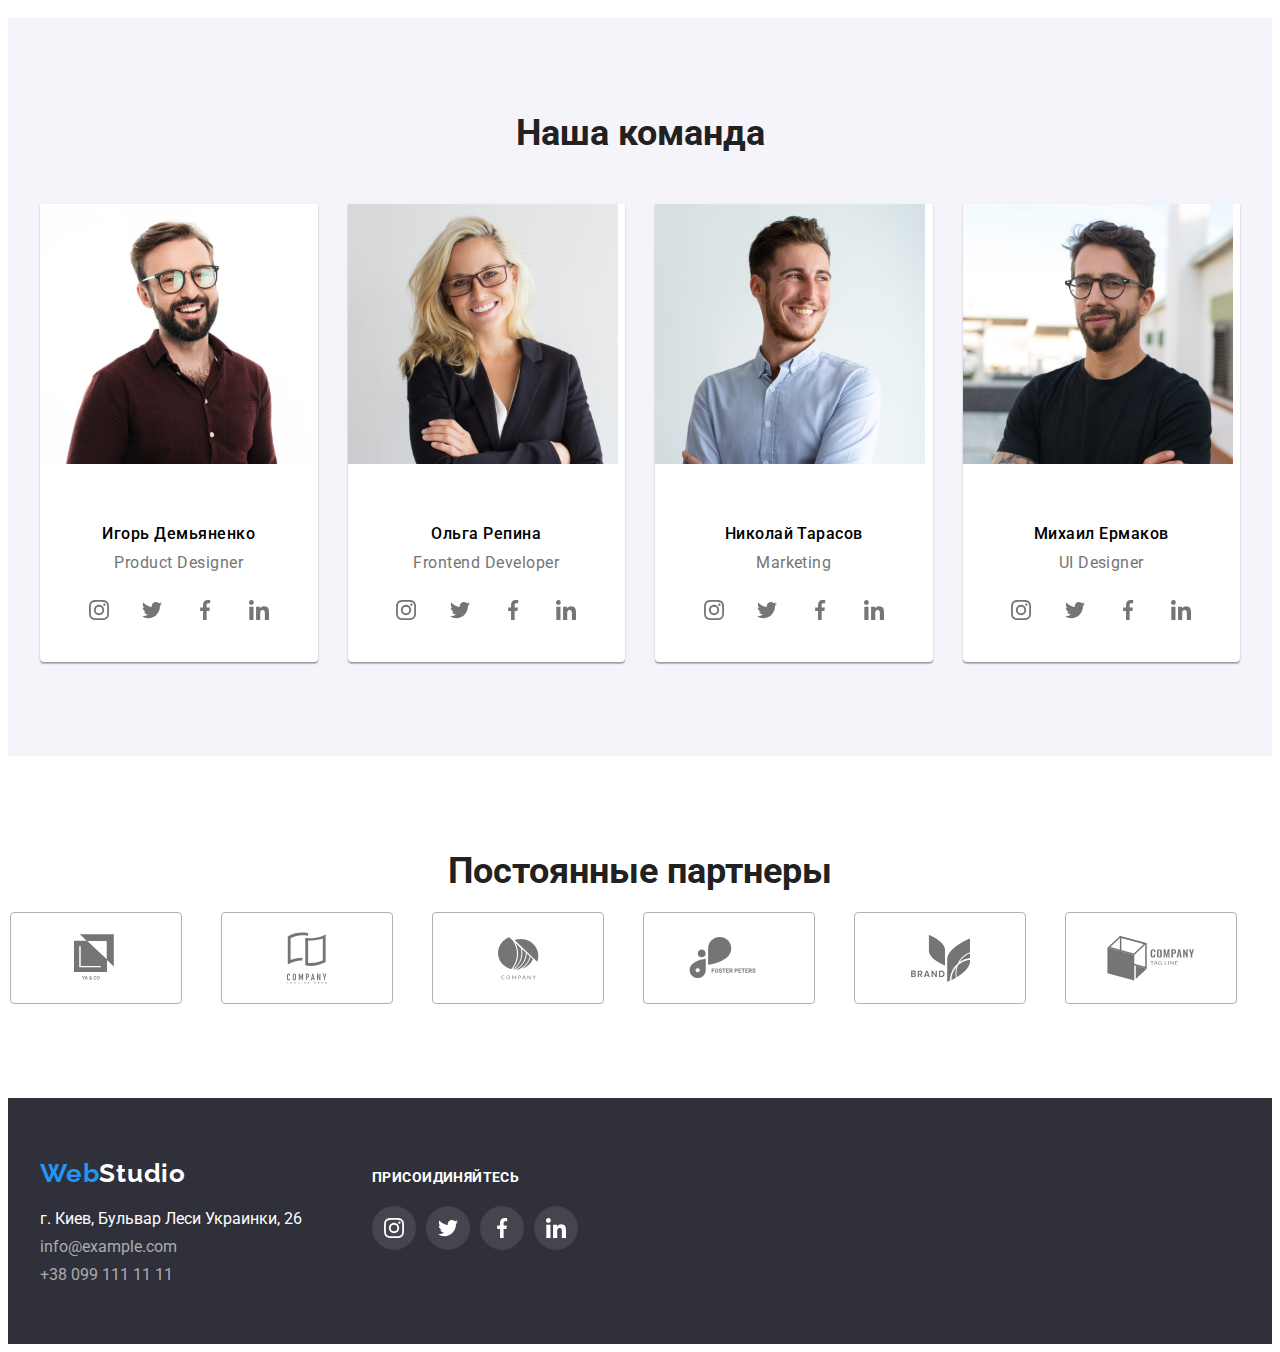
==== commit 02c9ed4b: "element position v1" ====
--- a/index.html
+++ b/index.html
@@ -24,7 +24,7 @@
                 <nav class="nav nav-flex">
                     <a class="logo-header" href="./index.html"><span class="web">Web</span>Studio</a>
                     <ul class="nav-items ">
-                        <li class="item">
+                        <li class="item ">
                             <a class="current" href="./index.html">Студия</a>
                         </li>
                         <li class="item">
@@ -44,7 +44,6 @@
                             </svg>info@devstudio.com</a>
                     </li>
                     <li class="item">
-
                         <a class="contact" href="tel:+380961111111">
                             <svg class="phone-icon">
                                 <use href="./images/icons.svg#icon-smartphone"></use>
@@ -60,7 +59,16 @@
             <!--Герой-->
             <section class="hero">
                 <h1>Эффективные решения <br> для вашего бизнеса</h1>
-                <button type="button" class="button">Заказать услугу</button>
+                <button type="button" class="button" data-modal-open>Заказать услугу</button>
+                <div class="backdrop is-hidden" data-modal>
+                    <div class="modal">
+                        <button class="modal-btn" data-modal-close>
+                            <svg сlass="icon" width="11" height="11">
+                                <use href="./images/icons.svg#Vector"></use>
+                            </svg>
+                        </button>
+                    </div>
+                </div>
             </section>
         </div>
         <!--особенности-->
@@ -117,15 +125,24 @@
                 <h2>Чем мы занимаемся</h2>
                 <ul class="what-we-do-list">
                     <li class="item">
-                        <img src="images/what-we-do1.jpg" alt="Компьютер" width="370">
-                    </li>
-
-                    <li class="item">
-                        <img src="images/what-we-do2.jpg" alt="Телефон" width="370">
-                    </li>
-
-                    <li class="item">
-                        <img src="images/what-we-do3.jpg" alt="Планшет" width="370">
+                        <div class="thumb">
+                            <img src="images/what-we-do1.jpg" alt="Компьютер" width="370">
+                            <p>Десктопные приложения</p>
+                        </div>
+                    </li>
+
+                    <li class="item">
+                        <div class="thumb">
+                            <img src="images/what-we-do2.jpg" alt="Телефон" width="370">
+                            <p>Мобильные приложения</p>
+                        </div>
+                    </li>
+
+                    <li class="item">
+                        <div class="thumb">
+                            <img src="images/what-we-do3.jpg" alt="Планшет" width="370">
+                            <p>Дизайнерские решения</p>
+                        </div>
                     </li>
                 </ul>
             </div>
@@ -369,10 +386,8 @@
                 </ul>
             </div>
         </section>
-
     </main>
     <footer>
-
         <section class="footer">
             <div class="container footer-flex" id="contacts">
                 <div class="company-adrress">
@@ -433,6 +448,7 @@
         </section>
 
     </footer>
+    <script src="./modal.js"></script>
 </body>
 
 </html>--- a/css/style.css
+++ b/css/style.css
@@ -110,6 +110,21 @@
 nav a:hover,
 nav a:focus {
   color: var(--active-link);
+}
+
+.nav-items .item {
+  position: relative;
+}
+
+.current::after {
+  content: "";
+  border: 2px solid var(--active-link);
+  border-radius: 4px;
+  position: absolute;
+  bottom: 0;
+  left: 0;
+  width: 100%;
+  background-color: var(--active-link);
 }
 
 /* contact link */
@@ -200,6 +215,50 @@
   align-items: center;
 }
 
+.backdrop {
+  position: fixed;
+  top: 0;
+  left: 0;
+  width: 100%;
+  height: 100%;
+  background-color: rgba(0, 0, 0, 0.2);
+  z-index: 1;
+}
+
+.backdrop.is-hidden {
+  opacity: 0;
+  pointer-events: none;
+}
+
+.modal {
+  min-width: 528px;
+  min-height: 581px;
+  background-color: var(--second-text);
+  box-shadow: 0px 1px 3px rgba(0, 0, 0, 0.12), 0px 1px 1px rgba(0, 0, 0, 0.14),
+    0px 2px 1px rgba(0, 0, 0, 0.2);
+  border-radius: 4px;
+  position: absolute;
+  top: 50%;
+  left: 50%;
+  transform: translate(-50%, -50%);
+  z-index: 2;
+}
+
+.modal-btn {
+  position: absolute;
+  right: 8px;
+  top: 8px;
+
+  width: 30px;
+  height: 30px;
+  border-radius: 50%;
+  background-color: var(--second-text);
+  border: 1px solid rgba(0, 0, 0, 0.1);
+  display: flex;
+  justify-content: center;
+  align-items: center;
+}
+
 /* FEATURES */
 
 .feat-list {
@@ -281,6 +340,33 @@
   padding-bottom: 94px;
 }
 
+.what-we-do .thumb {
+  position: relative;
+}
+
+.what-we-do .thumb p {
+  font-family: Roboto, sans-serif;
+  font-style: normal;
+  font-weight: bold;
+  font-size: 14px;
+  line-height: 1.14;
+  text-align: center;
+  letter-spacing: 0.03em;
+  text-transform: uppercase;
+  color: var(--second-text);
+  padding-top: 27px;
+  padding-bottom: 27px;
+  background-color: rgba(47, 48, 58, 0.8);
+  margin-top: 0;
+  margin-bottom: 0;
+  position: absolute;
+  bottom: 0;
+  left: 50%;
+  transform: translate(-50%);
+  width: 100%;
+  z-index: 0;
+}
+
 /* TEAM */
 
 .team-list {
@@ -605,6 +691,35 @@
   border: 1px solid #eeeeee;
 }
 
+.portfolio-thumb {
+  position: relative;
+}
+
+.portfolio-items .product-thumb {
+  background-color: rgba(33, 150, 243, 0.9);
+  padding: 63px 24px;
+
+  color: var(--second-text);
+  font-family: Roboto, sans-serif;
+  font-style: normal;
+  font-weight: 400;
+  font-size: 18px;
+  line-height: 1.56;
+  letter-spacing: 0.03em;
+
+  position: absolute;
+  top: 0;
+  left: 0;
+  width: 100%;
+  height: 100%;
+  opacity: 0;
+}
+
+.poster:focus .product-thumb,
+.poster:hover .product-thumb {
+  opacity: 1;
+}
+
 .poster:focus,
 .poster:hover {
   box-shadow: 0px 1px 1px rgba(0, 0, 0, 0.12), 0px 4px 4px rgba(0, 0, 0, 0.06),
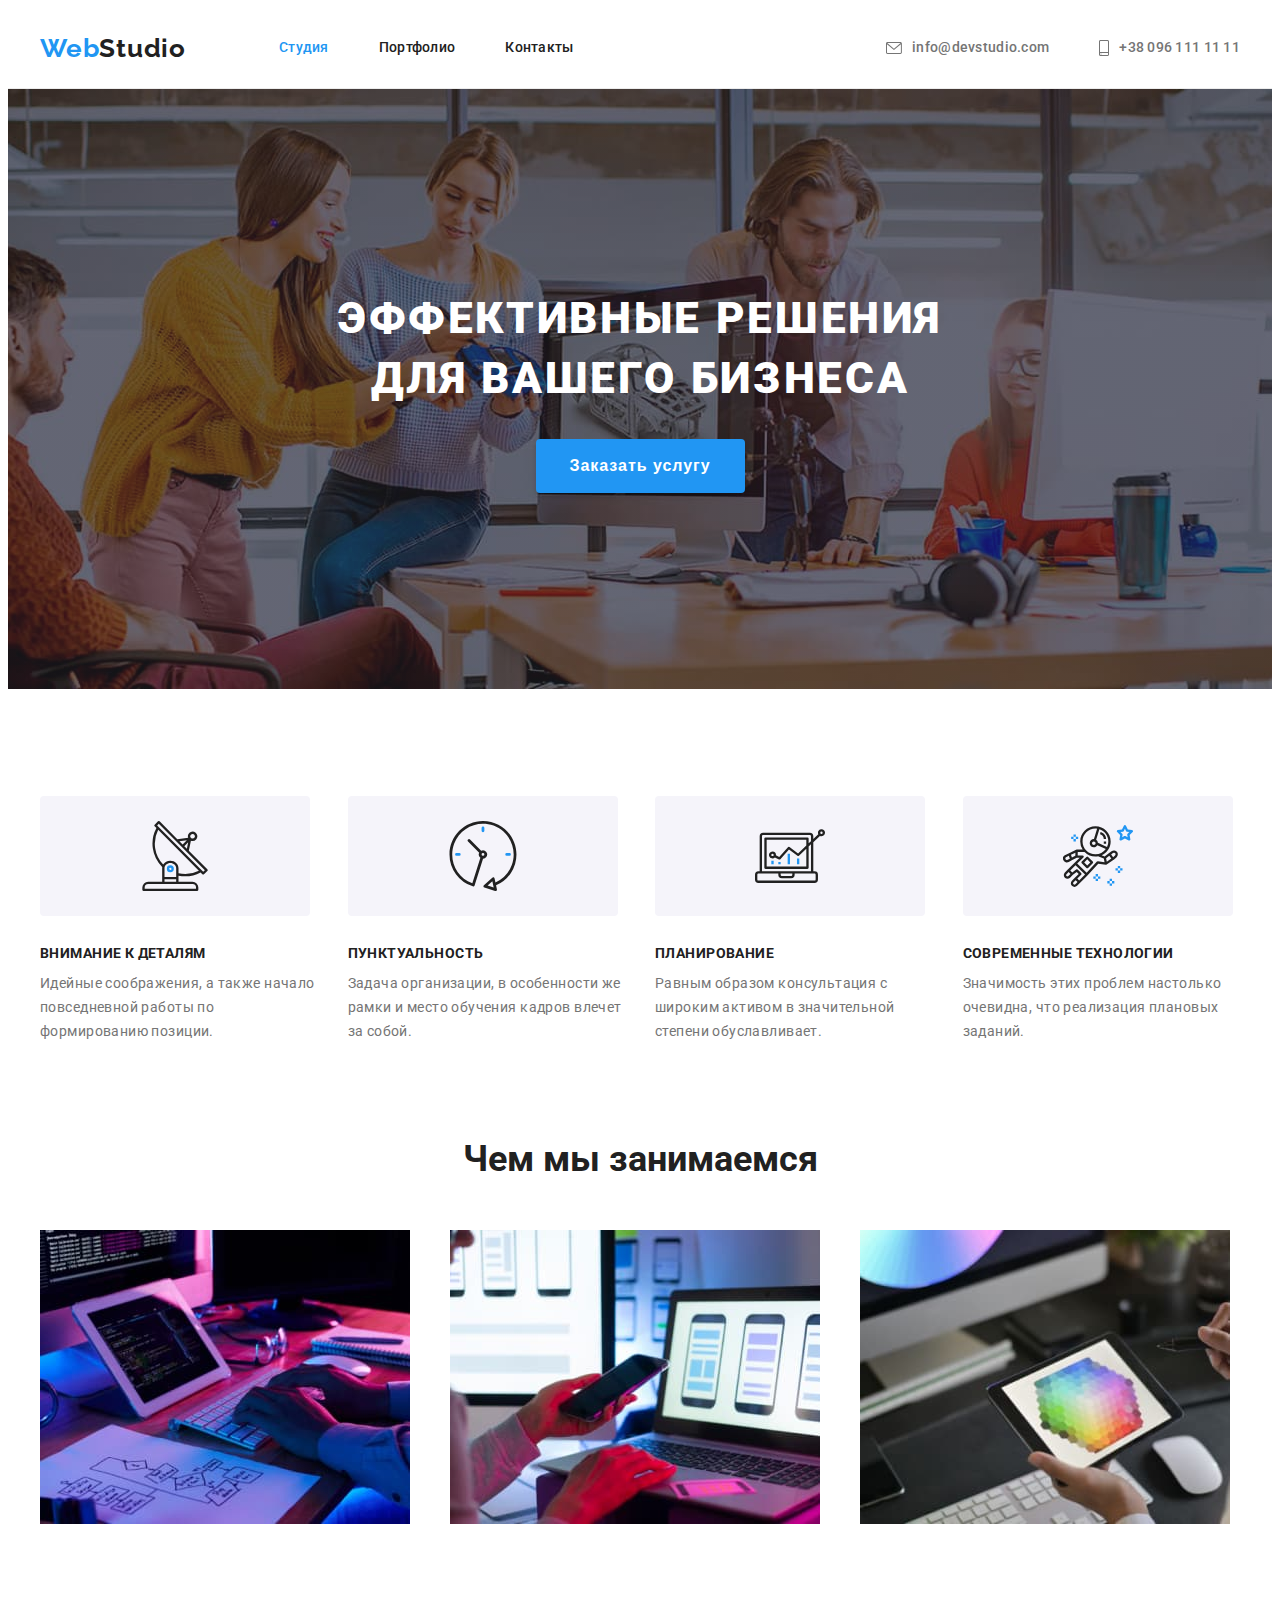
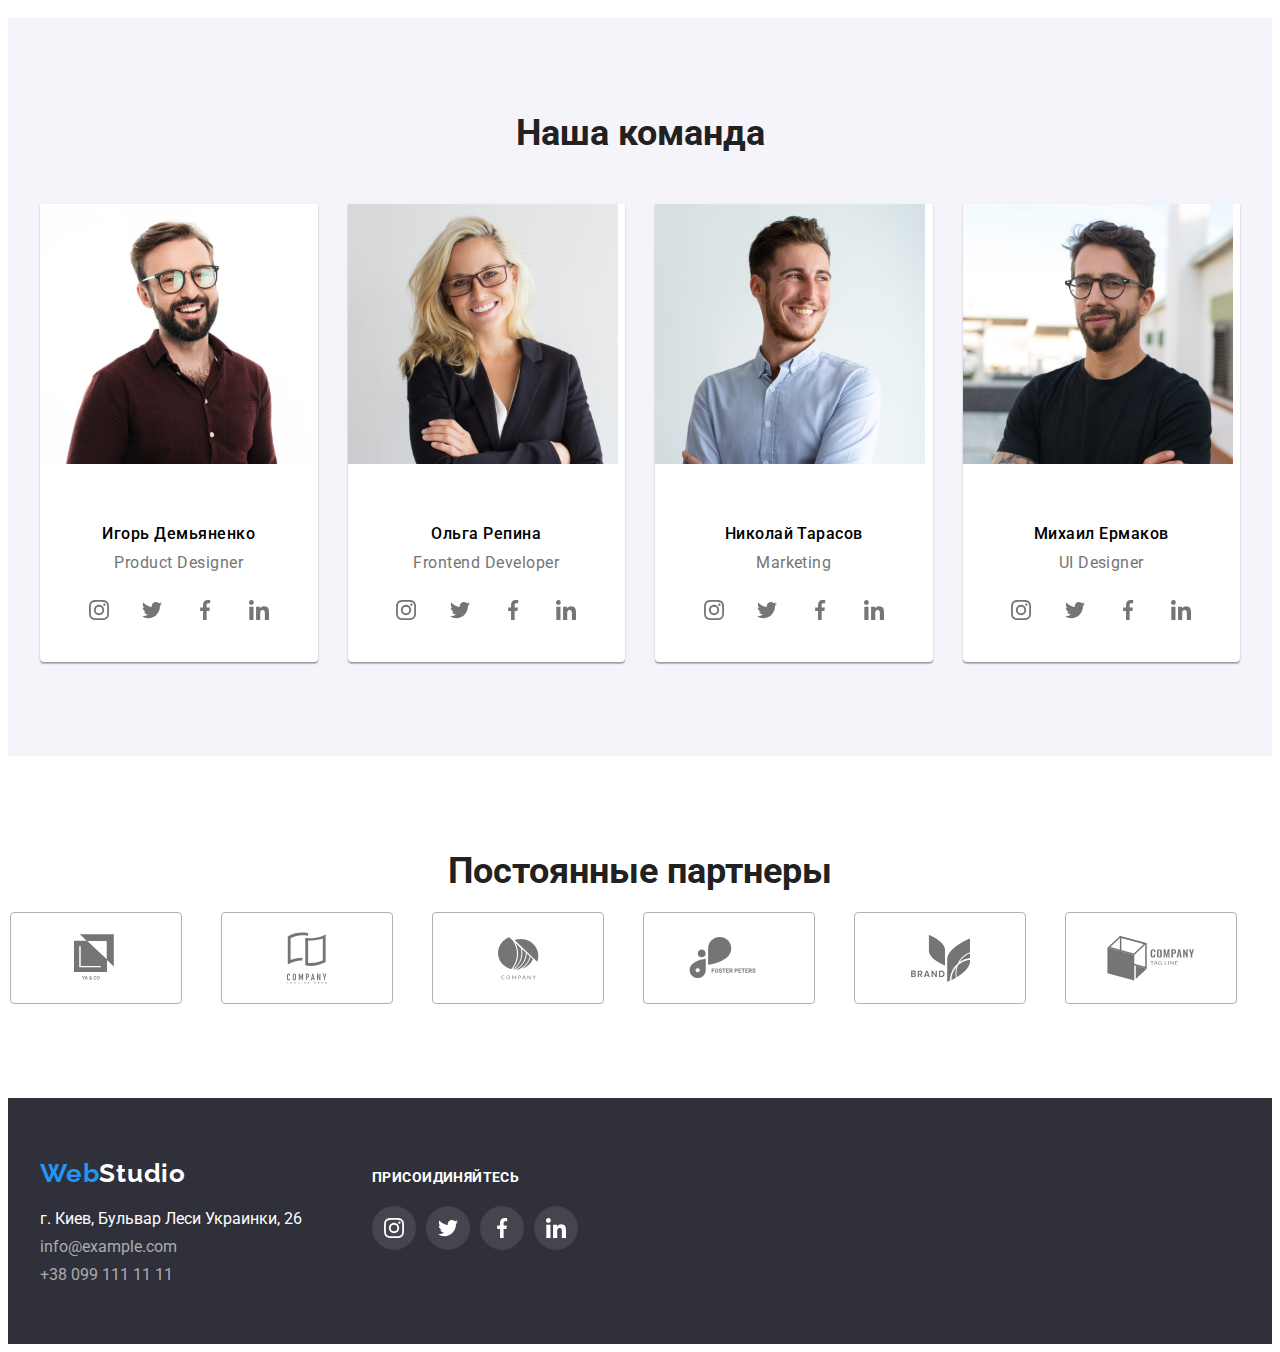
==== commit 0de959b2: "hw4" ====
--- a/index.html
+++ b/index.html
@@ -24,7 +24,7 @@
                 <nav class="nav nav-flex">
                     <a class="logo-header" href="./index.html"><span class="web">Web</span>Studio</a>
                     <ul class="nav-items ">
-                        <li class="item ">
+                        <li class="item">
                             <a class="current" href="./index.html">Студия</a>
                         </li>
                         <li class="item">
@@ -59,16 +59,7 @@
             <!--Герой-->
             <section class="hero">
                 <h1>Эффективные решения <br> для вашего бизнеса</h1>
-                <button type="button" class="button" data-modal-open>Заказать услугу</button>
-                <div class="backdrop is-hidden" data-modal>
-                    <div class="modal">
-                        <button class="modal-btn" data-modal-close>
-                            <svg сlass="icon" width="11" height="11">
-                                <use href="./images/icons.svg#Vector"></use>
-                            </svg>
-                        </button>
-                    </div>
-                </div>
+                <button type="button" class="button">Заказать услугу</button>
             </section>
         </div>
         <!--особенности-->
@@ -125,24 +116,15 @@
                 <h2>Чем мы занимаемся</h2>
                 <ul class="what-we-do-list">
                     <li class="item">
-                        <div class="thumb">
-                            <img src="images/what-we-do1.jpg" alt="Компьютер" width="370">
-                            <p>Десктопные приложения</p>
-                        </div>
-                    </li>
-
-                    <li class="item">
-                        <div class="thumb">
-                            <img src="images/what-we-do2.jpg" alt="Телефон" width="370">
-                            <p>Мобильные приложения</p>
-                        </div>
-                    </li>
-
-                    <li class="item">
-                        <div class="thumb">
-                            <img src="images/what-we-do3.jpg" alt="Планшет" width="370">
-                            <p>Дизайнерские решения</p>
-                        </div>
+                        <img src="images/what-we-do1.jpg" alt="Компьютер" width="370">
+                    </li>
+
+                    <li class="item">
+                        <img src="images/what-we-do2.jpg" alt="Телефон" width="370">
+                    </li>
+
+                    <li class="item">
+                        <img src="images/what-we-do3.jpg" alt="Планшет" width="370">
                     </li>
                 </ul>
             </div>
@@ -448,7 +430,6 @@
         </section>
 
     </footer>
-    <script src="./modal.js"></script>
 </body>
 
 </html>--- a/css/style.css
+++ b/css/style.css
@@ -110,21 +110,6 @@
 nav a:hover,
 nav a:focus {
   color: var(--active-link);
-}
-
-.nav-items .item {
-  position: relative;
-}
-
-.current::after {
-  content: "";
-  border: 2px solid var(--active-link);
-  border-radius: 4px;
-  position: absolute;
-  bottom: 0;
-  left: 0;
-  width: 100%;
-  background-color: var(--active-link);
 }
 
 /* contact link */
@@ -215,50 +200,6 @@
   align-items: center;
 }
 
-.backdrop {
-  position: fixed;
-  top: 0;
-  left: 0;
-  width: 100%;
-  height: 100%;
-  background-color: rgba(0, 0, 0, 0.2);
-  z-index: 1;
-}
-
-.backdrop.is-hidden {
-  opacity: 0;
-  pointer-events: none;
-}
-
-.modal {
-  min-width: 528px;
-  min-height: 581px;
-  background-color: var(--second-text);
-  box-shadow: 0px 1px 3px rgba(0, 0, 0, 0.12), 0px 1px 1px rgba(0, 0, 0, 0.14),
-    0px 2px 1px rgba(0, 0, 0, 0.2);
-  border-radius: 4px;
-  position: absolute;
-  top: 50%;
-  left: 50%;
-  transform: translate(-50%, -50%);
-  z-index: 2;
-}
-
-.modal-btn {
-  position: absolute;
-  right: 8px;
-  top: 8px;
-
-  width: 30px;
-  height: 30px;
-  border-radius: 50%;
-  background-color: var(--second-text);
-  border: 1px solid rgba(0, 0, 0, 0.1);
-  display: flex;
-  justify-content: center;
-  align-items: center;
-}
-
 /* FEATURES */
 
 .feat-list {
@@ -340,33 +281,6 @@
   padding-bottom: 94px;
 }
 
-.what-we-do .thumb {
-  position: relative;
-}
-
-.what-we-do .thumb p {
-  font-family: Roboto, sans-serif;
-  font-style: normal;
-  font-weight: bold;
-  font-size: 14px;
-  line-height: 1.14;
-  text-align: center;
-  letter-spacing: 0.03em;
-  text-transform: uppercase;
-  color: var(--second-text);
-  padding-top: 27px;
-  padding-bottom: 27px;
-  background-color: rgba(47, 48, 58, 0.8);
-  margin-top: 0;
-  margin-bottom: 0;
-  position: absolute;
-  bottom: 0;
-  left: 50%;
-  transform: translate(-50%);
-  width: 100%;
-  z-index: 0;
-}
-
 /* TEAM */
 
 .team-list {
@@ -691,35 +605,6 @@
   border: 1px solid #eeeeee;
 }
 
-.portfolio-thumb {
-  position: relative;
-}
-
-.portfolio-items .product-thumb {
-  background-color: rgba(33, 150, 243, 0.9);
-  padding: 63px 24px;
-
-  color: var(--second-text);
-  font-family: Roboto, sans-serif;
-  font-style: normal;
-  font-weight: 400;
-  font-size: 18px;
-  line-height: 1.56;
-  letter-spacing: 0.03em;
-
-  position: absolute;
-  top: 0;
-  left: 0;
-  width: 100%;
-  height: 100%;
-  opacity: 0;
-}
-
-.poster:focus .product-thumb,
-.poster:hover .product-thumb {
-  opacity: 1;
-}
-
 .poster:focus,
 .poster:hover {
   box-shadow: 0px 1px 1px rgba(0, 0, 0, 0.12), 0px 4px 4px rgba(0, 0, 0, 0.06),
